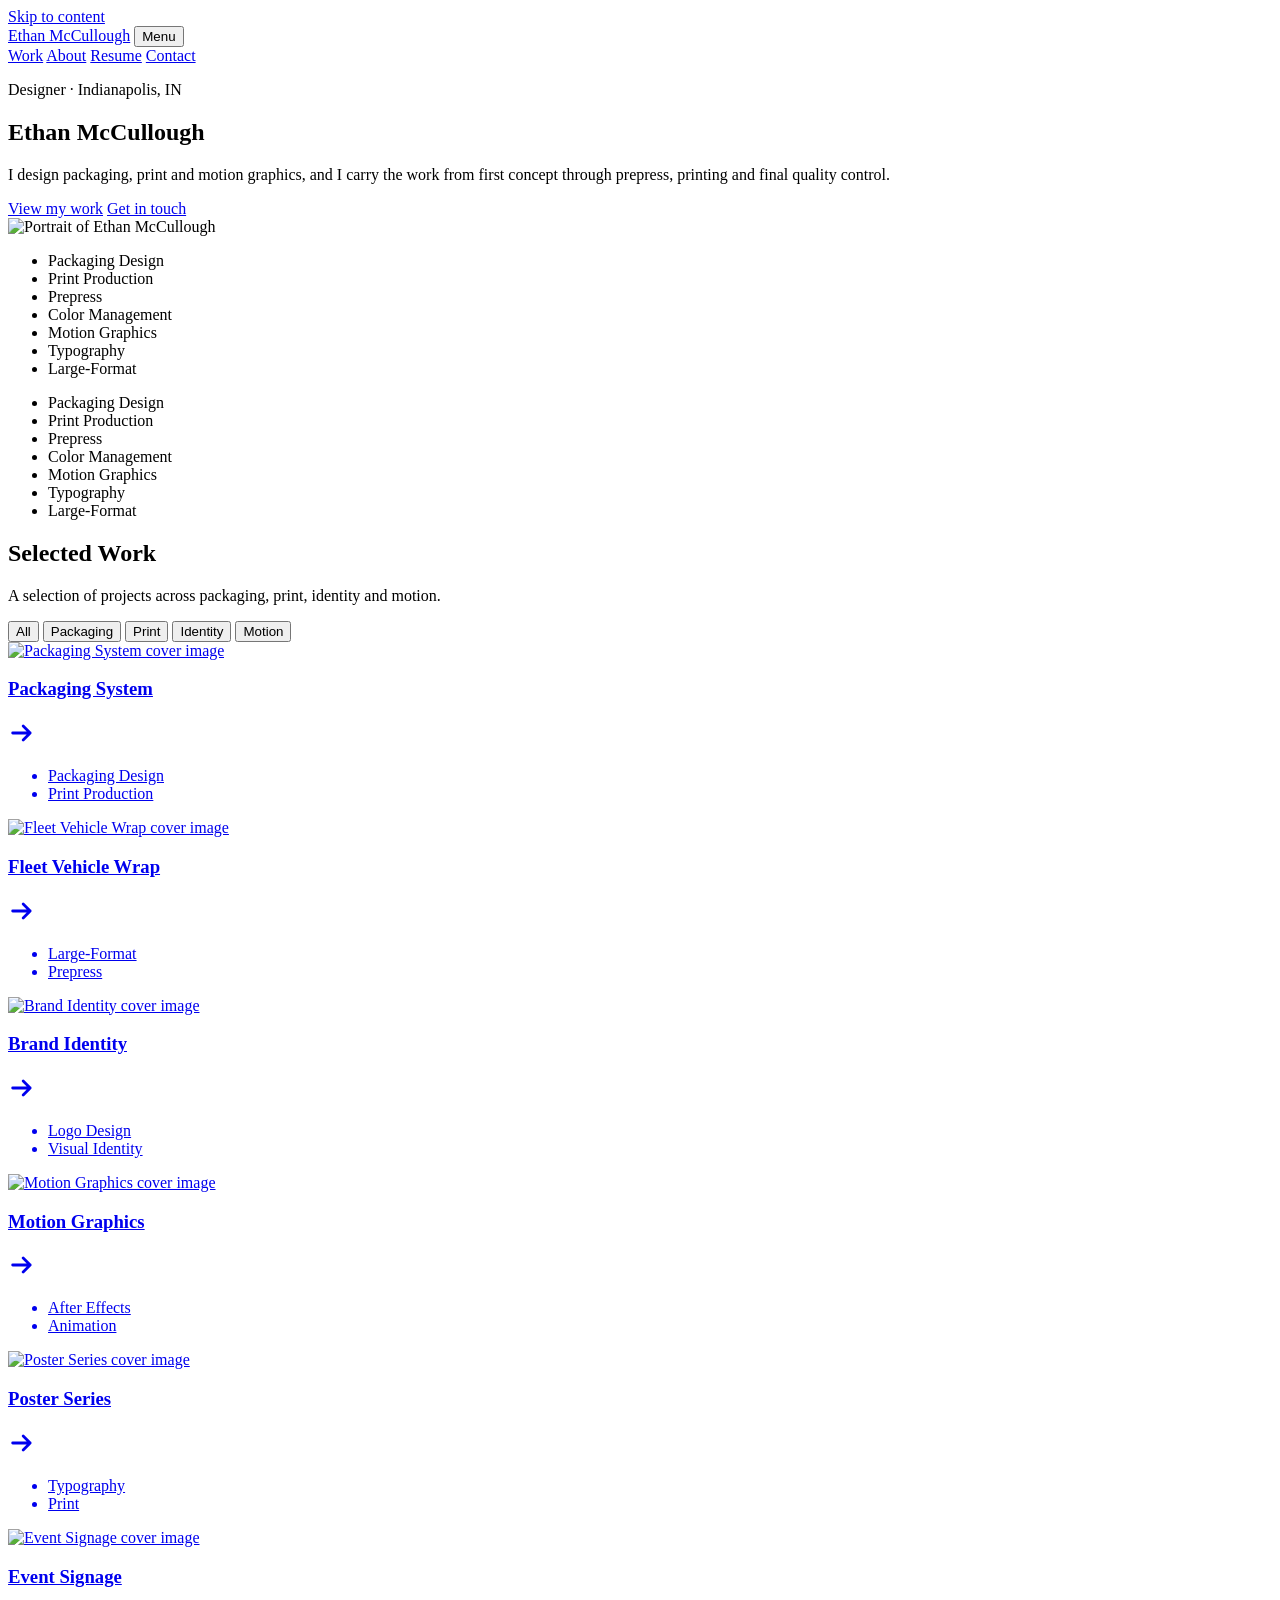
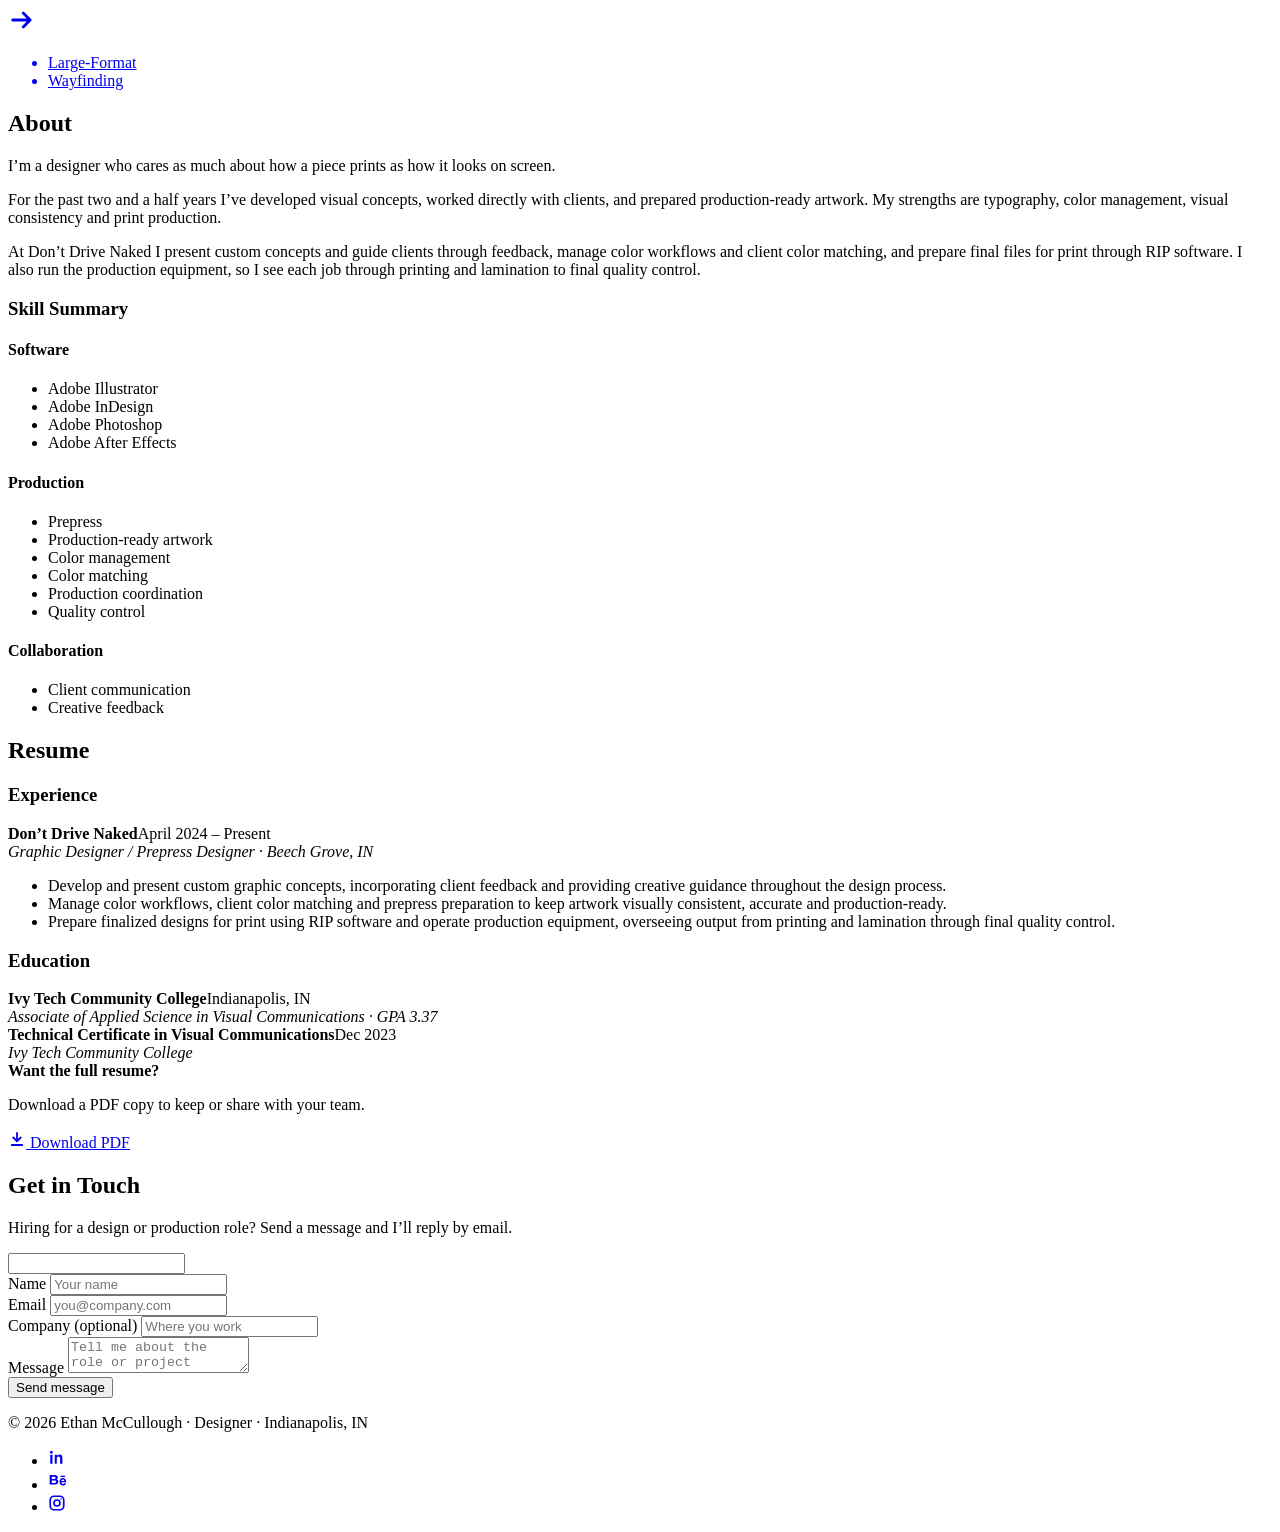
==== index.html @ dbc976e6 "Add files via upload" ====
<!doctype html>
<html lang="en">
<head>
  <meta charset="utf-8">
  <meta name="viewport" content="width=device-width, initial-scale=1, viewport-fit=cover">
  <title>Ethan McCullough · Designer</title>
  <meta name="description" content="Ethan McCullough is a designer in Indianapolis working across packaging, print production, prepress and motion graphics.">
  <meta property="og:title" content="Ethan McCullough · Designer">
  <meta property="og:description" content="Ethan McCullough is a designer in Indianapolis working across packaging, print production, prepress and motion graphics.">
  <meta property="og:type" content="website">
  <meta property="og:image" content="assets/img/og-image.jpg">
  <meta name="theme-color" content="#13293d">
  <link rel="icon" href="favicon.svg" type="image/svg+xml">
  <link rel="preconnect" href="https://fonts.googleapis.com">
  <link rel="preconnect" href="https://fonts.gstatic.com" crossorigin>
  <link rel="stylesheet" href="https://fonts.googleapis.com/css2?family=Bricolage+Grotesque:opsz,wght@12..96,300;12..96,400;12..96,700;12..96,800&display=swap">
  <link rel="stylesheet" href="assets/css/style.css">
</head>
<body>
<a class="skip" href="#main">Skip to content</a>
<!-- ===== [TOPBAR] ===== -->
<header class="site-header" data-nickname="Topbar">
  <div class="wrap">
    <a class="wordmark" href="index.html">Ethan McCullough</a>
    <button class="menu-btn" type="button" aria-expanded="false" aria-controls="site-nav">Menu</button>
    <nav class="nav" id="site-nav" aria-label="Main">
      <a href="#work">Work</a>
      <a href="#about">About</a>
      <a href="#resume">Resume</a>
      <a class="nav-cta" href="#contact">Contact</a>
    </nav>
  </div>
</header>

<main id="main">

  <!-- ===== [HERO] ===== -->
  <section class="hero">
    <div class="wrap hero-inner" data-nickname="Hero">
      <div class="hero-copy">
        <p class="hero-eyebrow"><span class="dot" aria-hidden="true"></span>Designer · Indianapolis, IN</p>
        <h1><span>Ethan</span> <span>McCullough</span></h1>
        <p class="hero-lede">I design packaging, print and motion graphics, and I carry the work from first concept through prepress, printing and final quality control.</p>
        <div class="hero-actions">
          <a class="btn on-dark" href="#work">View my work</a>
          <a class="btn ghost-light" href="#contact">Get in touch</a>
        </div>
      </div>
      <div class="hero-visual" aria-hidden="false">
        <img class="hero-portrait" src="assets/img/ethan-mccullough-cutout.webp" alt="Portrait of Ethan McCullough" width="1450" height="1200">
      </div>
    </div>
    <!-- ===== [TICKER] ===== -->
    <div class="ticker" aria-label="Disciplines" data-nickname="Ticker">
      <div class="ticker-track">
        <ul><li>Packaging Design</li><li>Print Production</li><li>Prepress</li><li>Color Management</li><li>Motion Graphics</li><li>Typography</li><li>Large-Format</li></ul>
        <ul aria-hidden="true"><li>Packaging Design</li><li>Print Production</li><li>Prepress</li><li>Color Management</li><li>Motion Graphics</li><li>Typography</li><li>Large-Format</li></ul>
      </div>
    </div>
  </section>

  <!-- ===== [WORK GRID] ===== (the filter buttons are the [FILTERS]) -->
  <section class="section" id="work" data-nickname="Work Grid">
    <div class="wrap">
      <div class="section-head">
        <h2>Selected Work</h2>
        <p>A selection of projects across packaging, print, identity and motion.</p>
      </div>
      <div class="filters" data-nickname="Filters" role="group" aria-label="Filter projects">
        <button class="filter" type="button" data-filter="all" aria-pressed="true">All</button>
        <button class="filter" type="button" data-filter="packaging" aria-pressed="false">Packaging</button>
        <button class="filter" type="button" data-filter="print" aria-pressed="false">Print</button>
        <button class="filter" type="button" data-filter="identity" aria-pressed="false">Identity</button>
        <button class="filter" type="button" data-filter="motion" aria-pressed="false">Motion</button>
      </div>
      <div class="work-grid">
        <a class="card" href="work/packaging-system.html" data-cats="packaging print">
          <div class="card-media" data-frame><img src="assets/img/work/packaging-system/cover.jpg" alt="Packaging System cover image" width="1600" height="1200" loading="lazy"></div>
          <div class="card-body"><h3>Packaging System</h3><span class="arrow"><svg width="28" height="28" viewBox="0 0 24 24" fill="none" stroke="currentColor" stroke-width="2.4" stroke-linecap="round" stroke-linejoin="round" aria-hidden="true"><path d="M4 12h15M13 6l6 6-6 6"/></svg></span></div>
          <ul class="tags"><li>Packaging Design</li><li>Print Production</li></ul>
        </a>
        <a class="card" href="work/vehicle-wrap.html" data-cats="print">
          <div class="card-media" data-frame><img src="assets/img/work/vehicle-wrap/cover.jpg" alt="Fleet Vehicle Wrap cover image" width="1600" height="1200" loading="lazy"></div>
          <div class="card-body"><h3>Fleet Vehicle Wrap</h3><span class="arrow"><svg width="28" height="28" viewBox="0 0 24 24" fill="none" stroke="currentColor" stroke-width="2.4" stroke-linecap="round" stroke-linejoin="round" aria-hidden="true"><path d="M4 12h15M13 6l6 6-6 6"/></svg></span></div>
          <ul class="tags"><li>Large-Format</li><li>Prepress</li></ul>
        </a>
        <a class="card" href="work/brand-identity.html" data-cats="identity">
          <div class="card-media" data-frame><img src="assets/img/work/brand-identity/cover.jpg" alt="Brand Identity cover image" width="1600" height="1200" loading="lazy"></div>
          <div class="card-body"><h3>Brand Identity</h3><span class="arrow"><svg width="28" height="28" viewBox="0 0 24 24" fill="none" stroke="currentColor" stroke-width="2.4" stroke-linecap="round" stroke-linejoin="round" aria-hidden="true"><path d="M4 12h15M13 6l6 6-6 6"/></svg></span></div>
          <ul class="tags"><li>Logo Design</li><li>Visual Identity</li></ul>
        </a>
        <a class="card" href="work/motion-graphics.html" data-cats="motion">
          <div class="card-media" data-frame><img src="assets/img/work/motion-graphics/cover.jpg" alt="Motion Graphics cover image" width="1600" height="1200" loading="lazy"></div>
          <div class="card-body"><h3>Motion Graphics</h3><span class="arrow"><svg width="28" height="28" viewBox="0 0 24 24" fill="none" stroke="currentColor" stroke-width="2.4" stroke-linecap="round" stroke-linejoin="round" aria-hidden="true"><path d="M4 12h15M13 6l6 6-6 6"/></svg></span></div>
          <ul class="tags"><li>After Effects</li><li>Animation</li></ul>
        </a>
        <a class="card" href="work/poster-series.html" data-cats="print identity">
          <div class="card-media" data-frame><img src="assets/img/work/poster-series/cover.jpg" alt="Poster Series cover image" width="1600" height="1200" loading="lazy"></div>
          <div class="card-body"><h3>Poster Series</h3><span class="arrow"><svg width="28" height="28" viewBox="0 0 24 24" fill="none" stroke="currentColor" stroke-width="2.4" stroke-linecap="round" stroke-linejoin="round" aria-hidden="true"><path d="M4 12h15M13 6l6 6-6 6"/></svg></span></div>
          <ul class="tags"><li>Typography</li><li>Print</li></ul>
        </a>
        <a class="card" href="work/event-signage.html" data-cats="print">
          <div class="card-media" data-frame><img src="assets/img/work/event-signage/cover.jpg" alt="Event Signage cover image" width="1600" height="1200" loading="lazy"></div>
          <div class="card-body"><h3>Event Signage</h3><span class="arrow"><svg width="28" height="28" viewBox="0 0 24 24" fill="none" stroke="currentColor" stroke-width="2.4" stroke-linecap="round" stroke-linejoin="round" aria-hidden="true"><path d="M4 12h15M13 6l6 6-6 6"/></svg></span></div>
          <ul class="tags"><li>Large-Format</li><li>Wayfinding</li></ul>
        </a>
      </div>
    </div>
  </section>

  <!-- ===== [ABOUT] ===== (the shaded box is the [SKILL BOX]) -->
  <section class="section" id="about" data-nickname="About">
    <div class="wrap">
      <div class="section-head"><h2>About</h2></div>
      <div class="about-grid">
        <div class="about-copy">
          <p class="big">I’m a designer who cares as much about how a piece prints as how it looks on screen.</p>
          <p>For the past two and a half years I’ve developed visual concepts, worked directly with clients, and prepared production-ready artwork. My strengths are typography, color management, visual consistency and print production.</p>
          <p>At Don’t Drive Naked I present custom concepts and guide clients through feedback, manage color workflows and client color matching, and prepare final files for print through RIP software. I also run the production equipment, so I see each job through printing and lamination to final quality control.</p>
        </div>
        <div class="skills" data-nickname="Skill Box">
          <h3>Skill Summary</h3>
          <div class="skill-groups">
            <div class="skill-group">
              <h4>Software</h4>
              <ul class="dots"><li>Adobe Illustrator</li><li>Adobe InDesign</li><li>Adobe Photoshop</li><li>Adobe After Effects</li></ul>
            </div>
            <div class="skill-group">
              <h4>Production</h4>
              <ul class="dots"><li>Prepress</li><li>Production-ready artwork</li><li>Color management</li><li>Color matching</li><li>Production coordination</li><li>Quality control</li></ul>
            </div>
            <div class="skill-group">
              <h4>Collaboration</h4>
              <ul class="dots"><li>Client communication</li><li>Creative feedback</li></ul>
            </div>
          </div>
        </div>
      </div>
    </div>
  </section>

  <!-- ===== [RESUME] ===== (the download strip is the [RESUME DOWNLOAD]) -->
  <section class="section" id="resume" data-nickname="Resume">
    <div class="wrap">
      <div class="section-head"><h2>Resume</h2></div>
      <div class="resume-grid">
        <div class="resume-col">
          <h3>Experience</h3>
          <div class="entry">
            <div class="entry-top"><strong>Don’t Drive Naked</strong><span>April 2024 – Present</span></div>
            <em>Graphic Designer / Prepress Designer · Beech Grove, IN</em>
            <ul>
              <li>Develop and present custom graphic concepts, incorporating client feedback and providing creative guidance throughout the design process.</li>
              <li>Manage color workflows, client color matching and prepress preparation to keep artwork visually consistent, accurate and production-ready.</li>
              <li>Prepare finalized designs for print using RIP software and operate production equipment, overseeing output from printing and lamination through final quality control.</li>
            </ul>
          </div>
        </div>
        <div class="resume-col">
          <h3>Education</h3>
          <div class="entry">
            <div class="entry-top"><strong>Ivy Tech Community College</strong><span>Indianapolis, IN</span></div>
            <em>Associate of Applied Science in Visual Communications · GPA 3.37</em>
          </div>
          <div class="entry">
            <div class="entry-top"><strong>Technical Certificate in Visual Communications</strong><span>Dec 2023</span></div>
            <em>Ivy Tech Community College</em>
          </div>
        </div>
      </div>
      <div class="resume-cta" data-nickname="Resume Download">
        <div><strong>Want the full resume?</strong><p>Download a PDF copy to keep or share with your team.</p></div>
        <a class="btn" href="assets/EthanMcCullough_Resume.pdf" target="_blank" rel="noopener"><svg width="18" height="18" viewBox="0 0 24 24" fill="none" stroke="currentColor" stroke-width="2.4" stroke-linecap="round" stroke-linejoin="round" aria-hidden="true"><path d="M12 4v11M7 10l5 5 5-5M5 20h14"/></svg> Download PDF</a>
      </div>
    </div>
  </section>

  <!-- ===== [CONTACT] ===== -->
  <section class="section contact" id="contact" data-nickname="Contact">
    <div class="wrap">
      <div class="section-head">
        <h2>Get in Touch</h2>
        <p>Hiring for a design or production role? Send a message and I’ll reply by email.</p>
      </div>
      <!-- Messages are delivered to your inbox by FormSubmit (formsubmit.co). See README. -->
      <form class="contact-form" id="contact-form" data-endpoint="https://formsubmit.co/ajax/ethanmccullough01@gmail.com" novalidate>
        <input type="hidden" name="_subject" value="New message from your portfolio site">
        <input type="hidden" name="_template" value="table">
        <input class="honey" type="text" name="_honey" id="f-honey" tabindex="-1" autocomplete="off" aria-hidden="true">
        <div class="field">
          <label for="f-name">Name</label>
          <input id="f-name" name="name" type="text" autocomplete="name" placeholder="Your name" required>
        </div>
        <div class="field">
          <label for="f-email">Email</label>
          <input id="f-email" name="email" type="email" autocomplete="email" placeholder="you@company.com" required>
        </div>
        <div class="field full">
          <label for="f-company">Company <span style="font-weight:400;text-transform:none;letter-spacing:0">(optional)</span></label>
          <input id="f-company" name="company" type="text" autocomplete="organization" placeholder="Where you work">
        </div>
        <div class="field full">
          <label for="f-message">Message</label>
          <textarea id="f-message" name="message" placeholder="Tell me about the role or project" required></textarea>
        </div>
        <div class="form-foot">
          <button class="btn on-dark" type="submit">Send message</button>
          <p class="form-status" id="form-status" role="status" aria-live="polite"></p>
        </div>
      </form>
    </div>
  </section>

</main>
<!-- ===== [FOOTER] ===== -->
<footer class="site-footer" data-nickname="Footer">
  <div class="wrap">
    <p>© <span data-year>2026</span> Ethan McCullough · Designer · Indianapolis, IN</p>
    <ul class="socials">
      <li><a href="#" aria-label="LinkedIn" target="_blank" rel="noopener"><svg width="18" height="18" viewBox="0 0 24 24" fill="currentColor" aria-hidden="true"><path d="M4.5 3.5a2 2 0 1 1 0 4 2 2 0 0 1 0-4ZM3 9h3v12H3V9Zm6 0h2.9v1.7h.1c.4-.8 1.4-1.9 3.2-1.9 3.4 0 4 2.2 4 5.1V21h-3v-6.2c0-1.5 0-3.4-2.1-3.4s-2.4 1.6-2.4 3.3V21H9V9Z"/></svg></a></li>
      <li><a href="#" aria-label="Behance" target="_blank" rel="noopener"><svg width="20" height="20" viewBox="0 0 24 24" fill="currentColor" aria-hidden="true"><path d="M2 6h6.2c2.2 0 3.6 1.1 3.6 2.9 0 1.2-.6 2-1.6 2.4 1.4.4 2.1 1.4 2.1 2.8 0 2.2-1.7 3.4-4.1 3.4H2V6Zm2.6 2.1v2.6h3.1c.9 0 1.4-.5 1.4-1.3s-.5-1.3-1.4-1.3H4.6Zm0 4.6v3h3.4c1 0 1.6-.6 1.6-1.5s-.6-1.5-1.6-1.5H4.6ZM15 7h5.5v1.4H15V7Zm2.8 2.7c2.6 0 4 1.8 4 4.5v.6h-5.8c.1 1.3.9 2 2 2 .8 0 1.4-.4 1.6-1h2.1c-.4 1.8-1.9 2.9-3.8 2.9-2.5 0-4.1-1.7-4.1-4.5s1.6-4.5 4-4.5Zm1.8 3.6c-.1-1.1-.8-1.8-1.8-1.8s-1.7.7-1.8 1.8h3.6Z"/></svg></a></li>
      <li><a href="#" aria-label="Instagram" target="_blank" rel="noopener"><svg width="18" height="18" viewBox="0 0 24 24" fill="none" stroke="currentColor" stroke-width="2.2" aria-hidden="true"><rect x="3" y="3" width="18" height="18" rx="5"/><circle cx="12" cy="12" r="4"/><circle cx="17.4" cy="6.6" r="1" fill="currentColor" stroke="none"/></svg></a></li>
    </ul>
  </div>
</footer>
<script src="assets/js/main.js"></script>
<script src="assets/js/admin.js"></script>
</body>
</html>
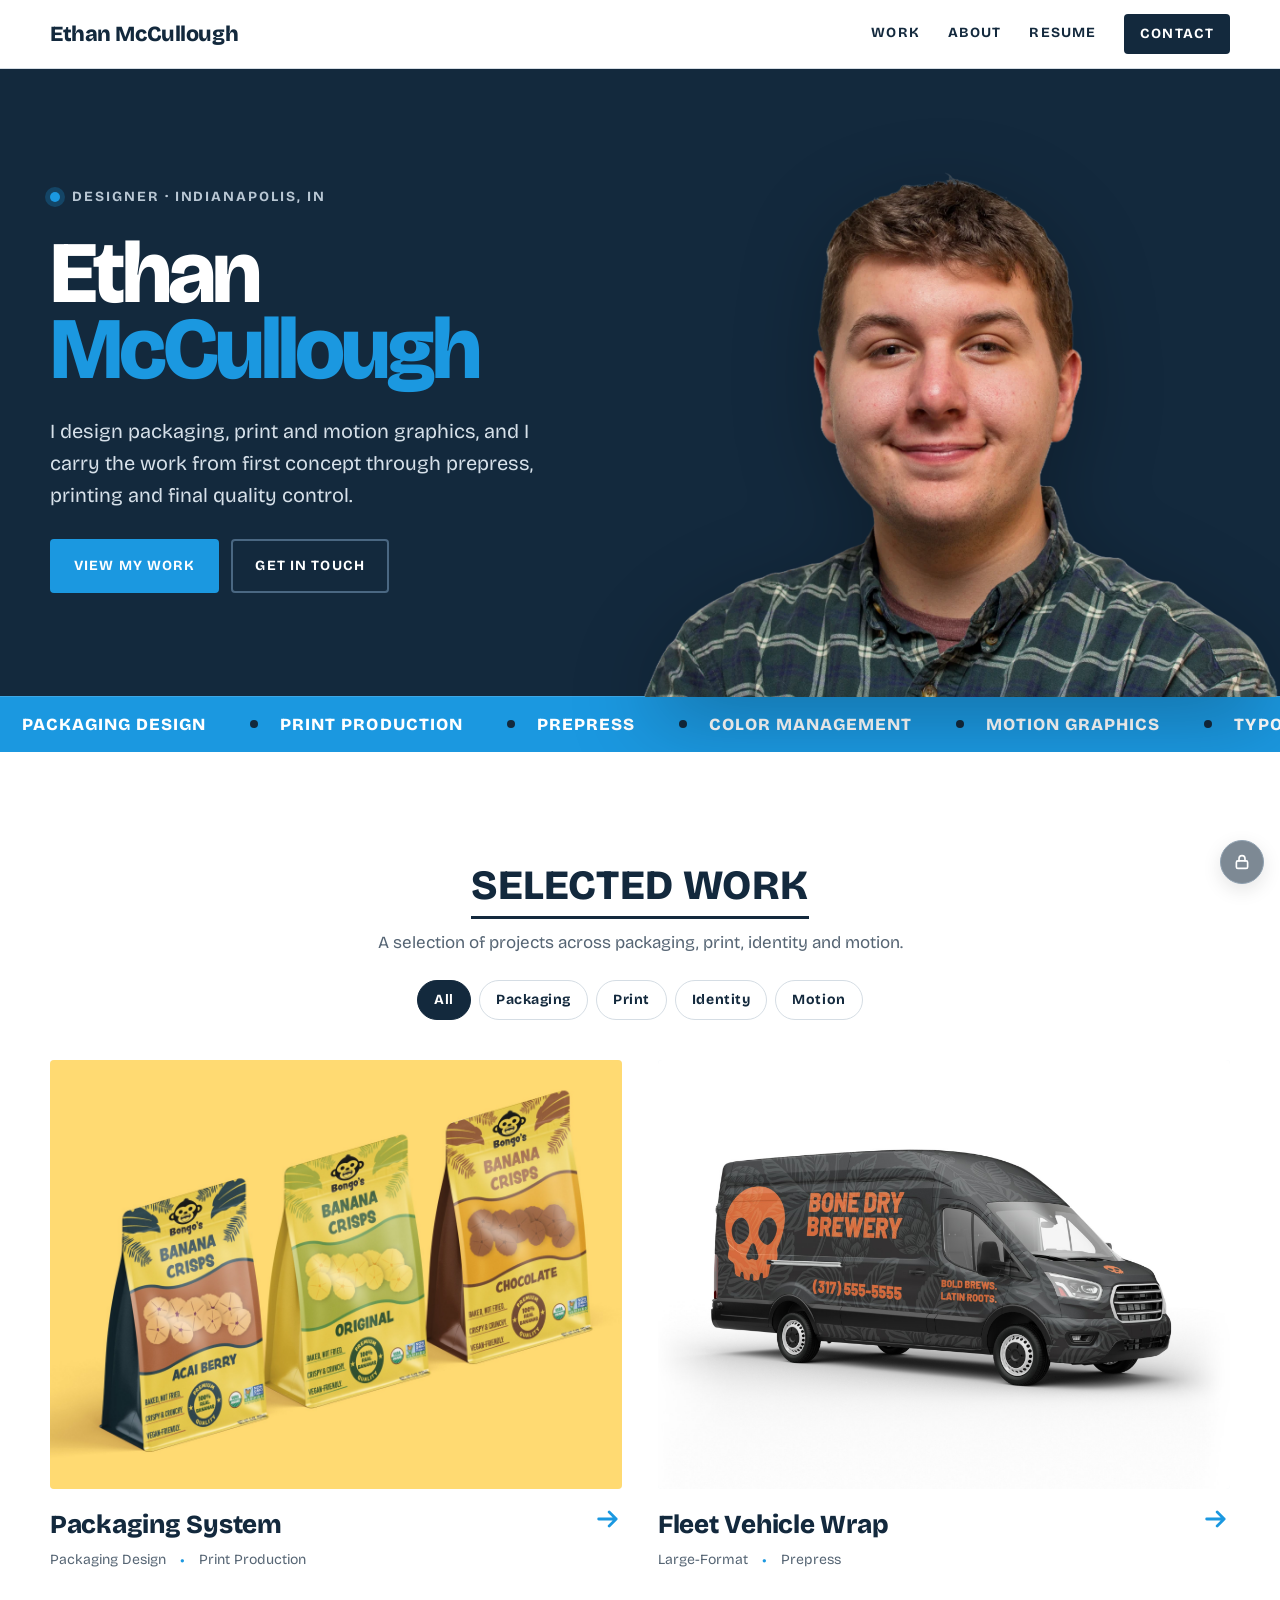
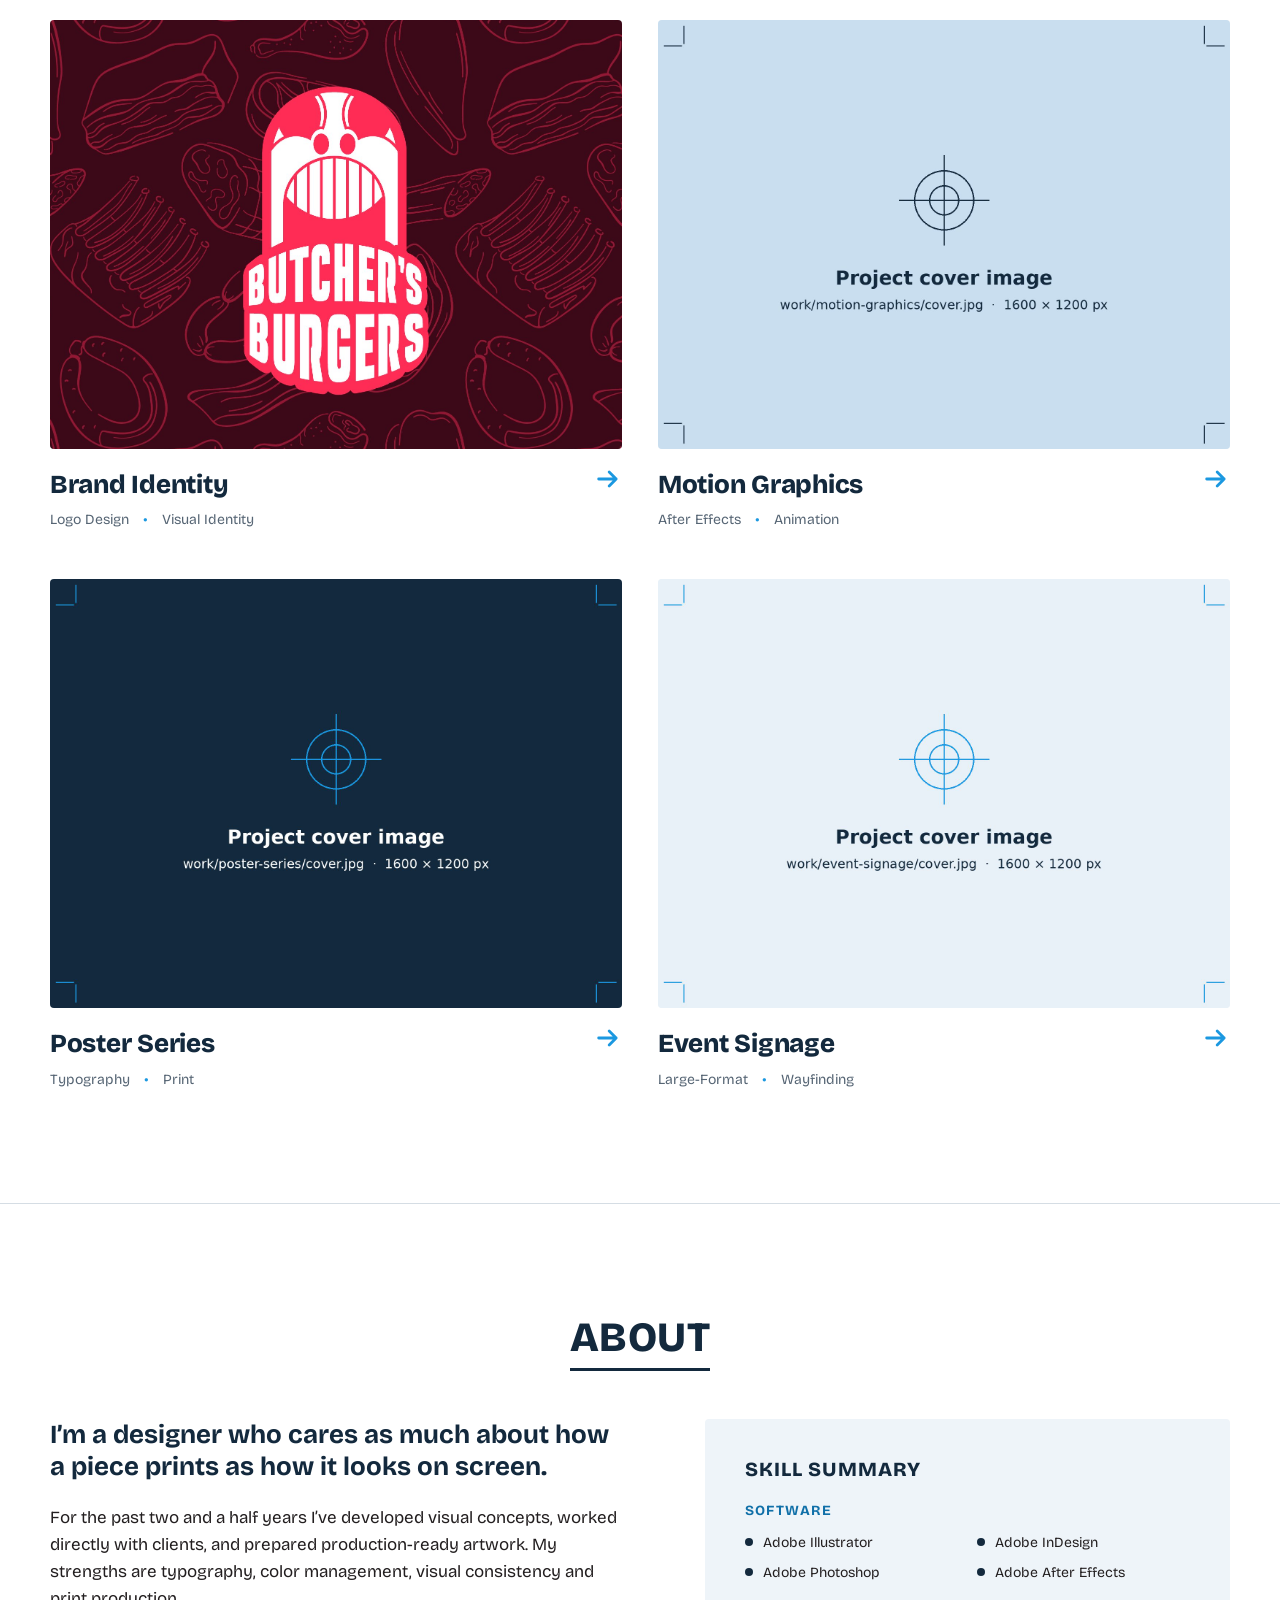
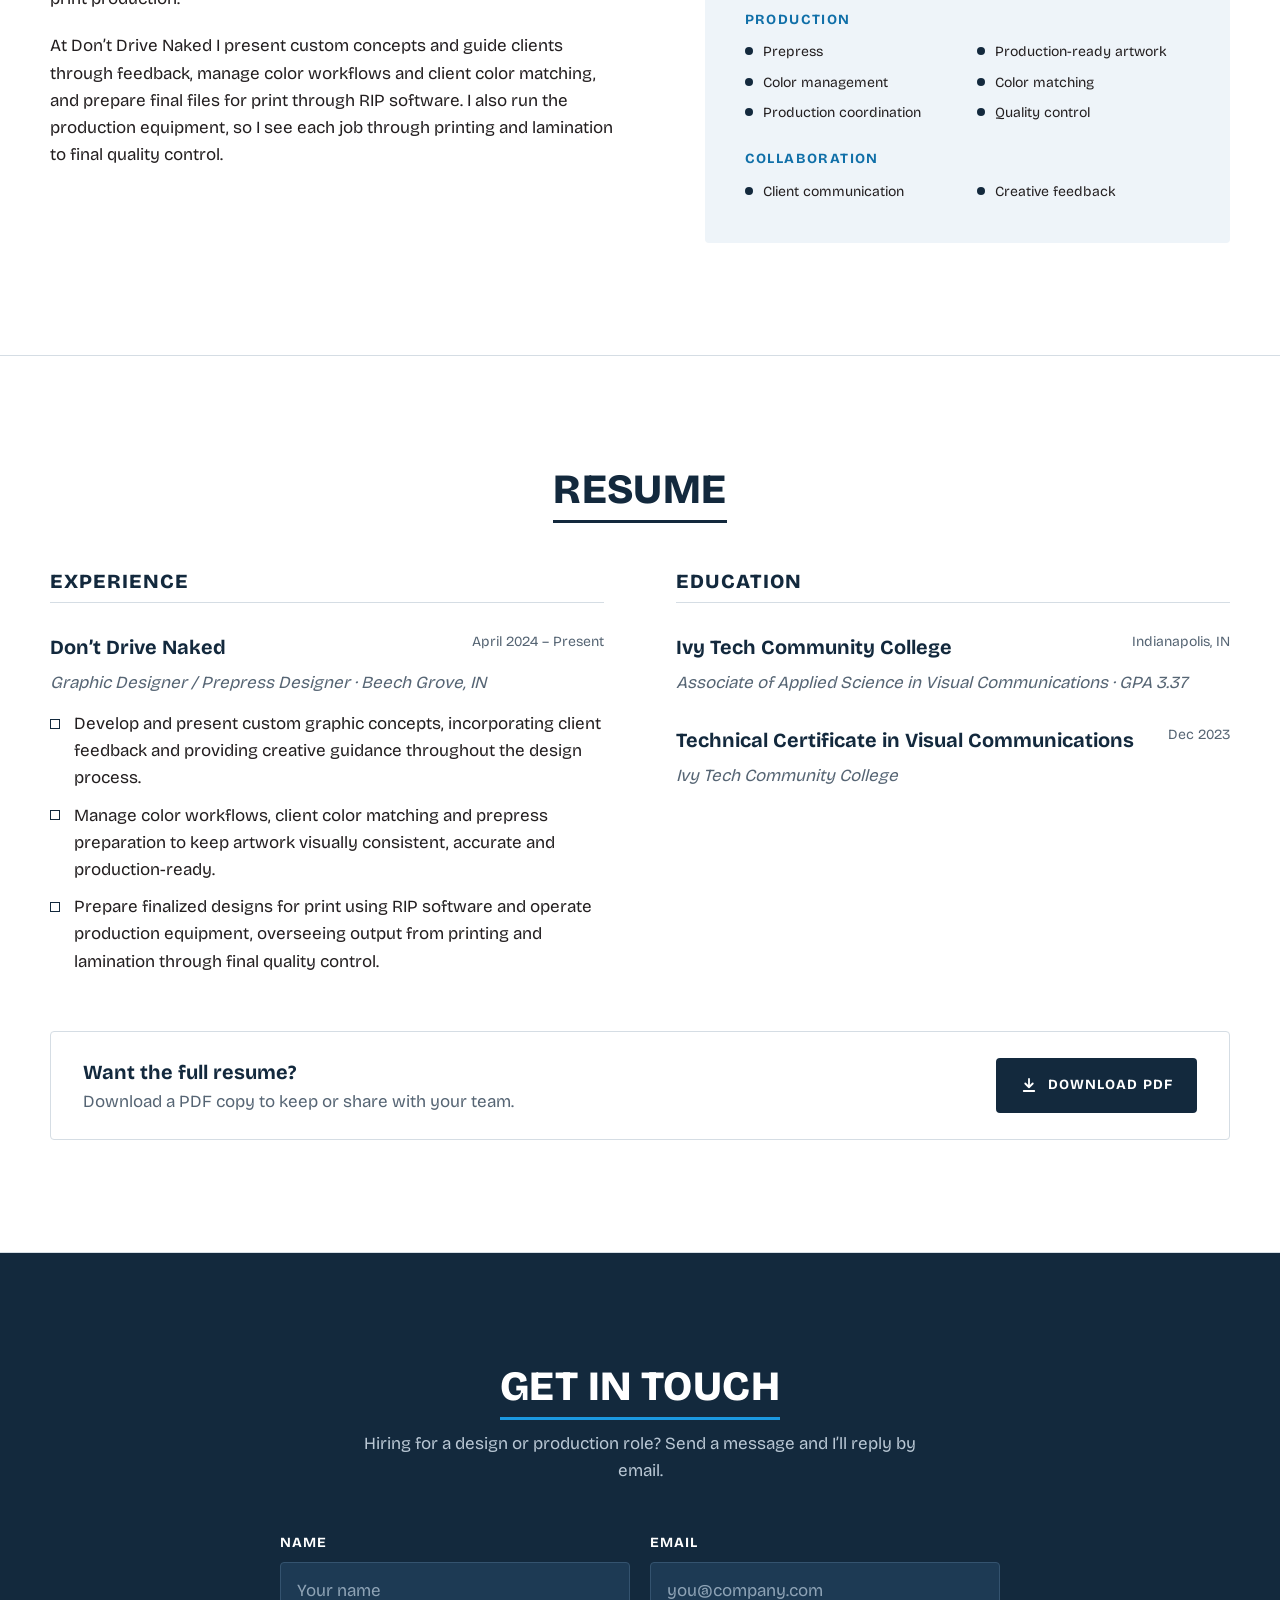
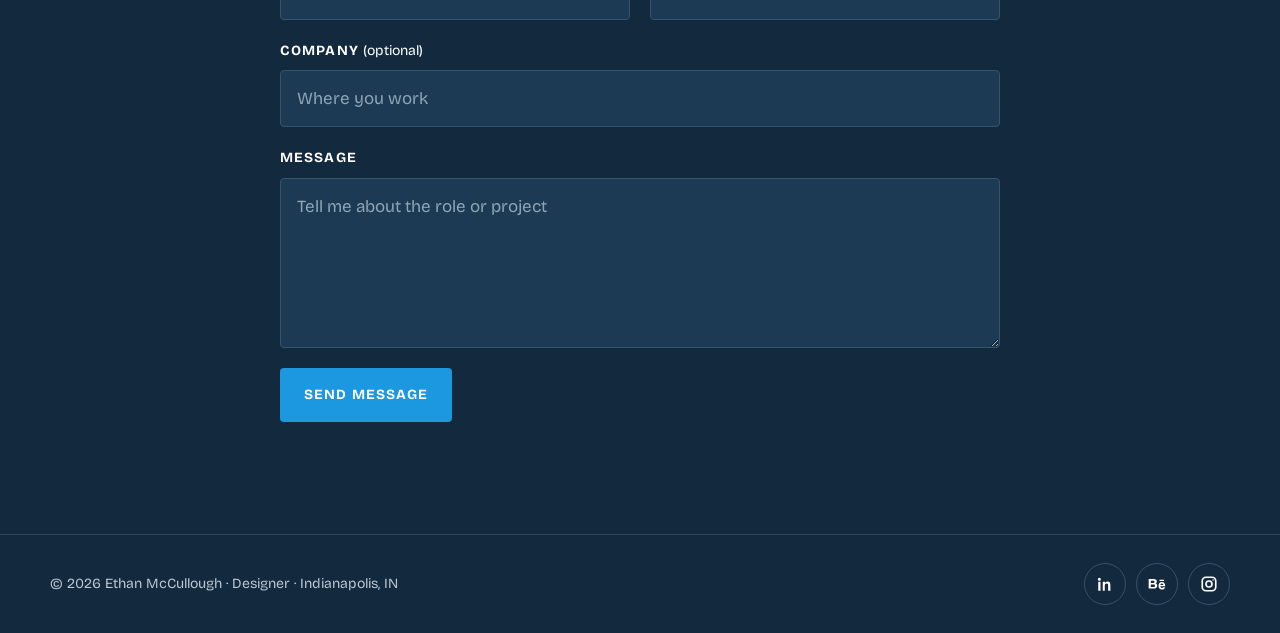
==== commit 2368b7a4: "Add files via upload" ====
--- a/index.html
+++ b/index.html
@@ -75,33 +75,33 @@
       </div>
       <div class="work-grid">
         <a class="card" href="work/packaging-system.html" data-cats="packaging print">
-          <div class="card-media" data-frame><img src="assets/img/work/packaging-system/cover.jpg" alt="Packaging System cover image" width="1600" height="1200" loading="lazy"></div>
-          <div class="card-body"><h3>Packaging System</h3><span class="arrow"><svg width="28" height="28" viewBox="0 0 24 24" fill="none" stroke="currentColor" stroke-width="2.4" stroke-linecap="round" stroke-linejoin="round" aria-hidden="true"><path d="M4 12h15M13 6l6 6-6 6"/></svg></span></div>
+          <div class="card-media" data-frame style="view-transition-name:cover-packaging-system"><img src="assets/img/work/packaging-system/cover.jpg" alt="Packaging System cover image" width="1600" height="1200" loading="lazy"></div>
+          <div class="card-body"><h3 style="view-transition-name:title-packaging-system">Packaging System</h3><span class="arrow"><svg width="28" height="28" viewBox="0 0 24 24" fill="none" stroke="currentColor" stroke-width="2.4" stroke-linecap="round" stroke-linejoin="round" aria-hidden="true"><path d="M4 12h15M13 6l6 6-6 6"/></svg></span></div>
           <ul class="tags"><li>Packaging Design</li><li>Print Production</li></ul>
         </a>
         <a class="card" href="work/vehicle-wrap.html" data-cats="print">
-          <div class="card-media" data-frame><img src="assets/img/work/vehicle-wrap/cover.jpg" alt="Fleet Vehicle Wrap cover image" width="1600" height="1200" loading="lazy"></div>
-          <div class="card-body"><h3>Fleet Vehicle Wrap</h3><span class="arrow"><svg width="28" height="28" viewBox="0 0 24 24" fill="none" stroke="currentColor" stroke-width="2.4" stroke-linecap="round" stroke-linejoin="round" aria-hidden="true"><path d="M4 12h15M13 6l6 6-6 6"/></svg></span></div>
+          <div class="card-media" data-frame style="view-transition-name:cover-vehicle-wrap"><img src="assets/img/work/vehicle-wrap/cover.jpg" alt="Fleet Vehicle Wrap cover image" width="1600" height="1200" loading="lazy"></div>
+          <div class="card-body"><h3 style="view-transition-name:title-vehicle-wrap">Fleet Vehicle Wrap</h3><span class="arrow"><svg width="28" height="28" viewBox="0 0 24 24" fill="none" stroke="currentColor" stroke-width="2.4" stroke-linecap="round" stroke-linejoin="round" aria-hidden="true"><path d="M4 12h15M13 6l6 6-6 6"/></svg></span></div>
           <ul class="tags"><li>Large-Format</li><li>Prepress</li></ul>
         </a>
         <a class="card" href="work/brand-identity.html" data-cats="identity">
-          <div class="card-media" data-frame><img src="assets/img/work/brand-identity/cover.jpg" alt="Brand Identity cover image" width="1600" height="1200" loading="lazy"></div>
-          <div class="card-body"><h3>Brand Identity</h3><span class="arrow"><svg width="28" height="28" viewBox="0 0 24 24" fill="none" stroke="currentColor" stroke-width="2.4" stroke-linecap="round" stroke-linejoin="round" aria-hidden="true"><path d="M4 12h15M13 6l6 6-6 6"/></svg></span></div>
+          <div class="card-media" data-frame style="view-transition-name:cover-brand-identity"><img src="assets/img/work/brand-identity/cover.jpg" alt="Brand Identity cover image" width="1600" height="1200" loading="lazy"></div>
+          <div class="card-body"><h3 style="view-transition-name:title-brand-identity">Brand Identity</h3><span class="arrow"><svg width="28" height="28" viewBox="0 0 24 24" fill="none" stroke="currentColor" stroke-width="2.4" stroke-linecap="round" stroke-linejoin="round" aria-hidden="true"><path d="M4 12h15M13 6l6 6-6 6"/></svg></span></div>
           <ul class="tags"><li>Logo Design</li><li>Visual Identity</li></ul>
         </a>
         <a class="card" href="work/motion-graphics.html" data-cats="motion">
-          <div class="card-media" data-frame><img src="assets/img/work/motion-graphics/cover.jpg" alt="Motion Graphics cover image" width="1600" height="1200" loading="lazy"></div>
-          <div class="card-body"><h3>Motion Graphics</h3><span class="arrow"><svg width="28" height="28" viewBox="0 0 24 24" fill="none" stroke="currentColor" stroke-width="2.4" stroke-linecap="round" stroke-linejoin="round" aria-hidden="true"><path d="M4 12h15M13 6l6 6-6 6"/></svg></span></div>
+          <div class="card-media" data-frame style="view-transition-name:cover-motion-graphics"><img src="assets/img/work/motion-graphics/cover.jpg" alt="Motion Graphics cover image" width="1600" height="1200" loading="lazy"></div>
+          <div class="card-body"><h3 style="view-transition-name:title-motion-graphics">Motion Graphics</h3><span class="arrow"><svg width="28" height="28" viewBox="0 0 24 24" fill="none" stroke="currentColor" stroke-width="2.4" stroke-linecap="round" stroke-linejoin="round" aria-hidden="true"><path d="M4 12h15M13 6l6 6-6 6"/></svg></span></div>
           <ul class="tags"><li>After Effects</li><li>Animation</li></ul>
         </a>
         <a class="card" href="work/poster-series.html" data-cats="print identity">
-          <div class="card-media" data-frame><img src="assets/img/work/poster-series/cover.jpg" alt="Poster Series cover image" width="1600" height="1200" loading="lazy"></div>
-          <div class="card-body"><h3>Poster Series</h3><span class="arrow"><svg width="28" height="28" viewBox="0 0 24 24" fill="none" stroke="currentColor" stroke-width="2.4" stroke-linecap="round" stroke-linejoin="round" aria-hidden="true"><path d="M4 12h15M13 6l6 6-6 6"/></svg></span></div>
+          <div class="card-media" data-frame style="view-transition-name:cover-poster-series"><img src="assets/img/work/poster-series/cover.jpg" alt="Poster Series cover image" width="1600" height="1200" loading="lazy"></div>
+          <div class="card-body"><h3 style="view-transition-name:title-poster-series">Poster Series</h3><span class="arrow"><svg width="28" height="28" viewBox="0 0 24 24" fill="none" stroke="currentColor" stroke-width="2.4" stroke-linecap="round" stroke-linejoin="round" aria-hidden="true"><path d="M4 12h15M13 6l6 6-6 6"/></svg></span></div>
           <ul class="tags"><li>Typography</li><li>Print</li></ul>
         </a>
         <a class="card" href="work/event-signage.html" data-cats="print">
-          <div class="card-media" data-frame><img src="assets/img/work/event-signage/cover.jpg" alt="Event Signage cover image" width="1600" height="1200" loading="lazy"></div>
-          <div class="card-body"><h3>Event Signage</h3><span class="arrow"><svg width="28" height="28" viewBox="0 0 24 24" fill="none" stroke="currentColor" stroke-width="2.4" stroke-linecap="round" stroke-linejoin="round" aria-hidden="true"><path d="M4 12h15M13 6l6 6-6 6"/></svg></span></div>
+          <div class="card-media" data-frame style="view-transition-name:cover-event-signage"><img src="assets/img/work/event-signage/cover.jpg" alt="Event Signage cover image" width="1600" height="1200" loading="lazy"></div>
+          <div class="card-body"><h3 style="view-transition-name:title-event-signage">Event Signage</h3><span class="arrow"><svg width="28" height="28" viewBox="0 0 24 24" fill="none" stroke="currentColor" stroke-width="2.4" stroke-linecap="round" stroke-linejoin="round" aria-hidden="true"><path d="M4 12h15M13 6l6 6-6 6"/></svg></span></div>
           <ul class="tags"><li>Large-Format</li><li>Wayfinding</li></ul>
         </a>
       </div>
--- a/assets/css/style.css
+++ b/assets/css/style.css
@@ -0,0 +1,394 @@
+/* ==========================================================================
+   Ethan McCullough — portfolio
+   Layout: resume-style navy sidebar band + white sheet; heavy grotesk display,
+   centered underlined section heads and a blue label bar, all lifted from the resume.
+   ========================================================================== */
+
+:root {
+  /* Color — sampled from the resume PDF */
+  --navy: #13293d;      /* sidebar / primary ink */
+  --navy-2: #1d3a54;    /* raised navy surface */
+  --blue: #1b98e0;      /* accent bar, rings, rules */
+  --blue-ink: #0f6fa8;  /* accent used as text on white (AA contrast) */
+  --ink: #231f20;       /* body text */
+  --muted: #566574;     /* secondary text */
+  --line: #d5dde4;      /* hairlines */
+  --paper: #ffffff;
+  --mist: #eef4f9;      /* tinted panel */
+
+  /* Type — Degular is the resume face. If you add an Adobe Fonts web project
+     with Degular, the site picks it up automatically; otherwise it falls back
+     to Bricolage Grotesque from Google Fonts. */
+  --font: "degular", "Bricolage Grotesque", "Helvetica Neue", Arial, sans-serif;
+
+  --step--1: 0.875rem;
+  --step-0: 1.0625rem;
+  --step-1: 1.25rem;
+  --step-2: 1.625rem;
+  --step-3: clamp(1.9rem, 1.4rem + 2vw, 2.6rem);
+  --step-4: clamp(2.6rem, 1.6rem + 4.6vw, 5.4rem);
+
+  --gutter-l: max(16px, env(safe-area-inset-left, 0px));
+  --gutter-r: max(16px, env(safe-area-inset-right, 0px));
+  --wrap: 1180px;
+  --radius: 4px;
+}
+
+*, *::before, *::after { box-sizing: border-box; }
+html { scroll-behavior: smooth; -webkit-text-size-adjust: 100%; }
+@media (prefers-reduced-motion: reduce) {
+  html { scroll-behavior: auto; }
+  *, *::before, *::after { transition: none !important; animation: none !important; }
+}
+body {
+  margin: 0;
+  background: var(--paper);
+  color: var(--ink);
+  font-family: var(--font);
+  font-size: var(--step-0);
+  line-height: 1.6;
+  -webkit-font-smoothing: antialiased;
+}
+img { max-width: 100%; height: auto; display: block; }
+a { color: inherit; }
+h1, h2, h3 { line-height: 1.05; margin: 0; text-wrap: balance; }
+p { margin: 0; }
+:focus-visible { outline: 3px solid var(--blue); outline-offset: 3px; }
+
+.wrap {
+  width: 100%;
+  max-width: calc(var(--wrap) + 64px);
+  margin-inline: auto;
+  padding-left: max(var(--gutter-l), 32px);
+  padding-right: max(var(--gutter-r), 32px);
+}
+@media (max-width: 600px) {
+  .wrap { padding-left: var(--gutter-l); padding-right: var(--gutter-r); }
+}
+.skip { position: absolute; left: -999px; top: 8px; background: var(--navy); color: #fff; padding: 8px 14px; z-index: 50; }
+.skip:focus { left: 16px; }
+
+/* ---------- Header ---------- */
+.site-header {
+  position: sticky;
+  top: env(safe-area-inset-top, 0px);
+  z-index: 20;
+  background: var(--paper);
+  border-bottom: 1px solid var(--line);
+}
+.site-header .wrap {
+  display: flex; align-items: center; justify-content: space-between;
+  gap: 24px; padding-block: 14px;
+}
+.wordmark {
+  font-weight: 900; font-size: 1.35rem; letter-spacing: -0.02em;
+  text-decoration: none; color: var(--navy); white-space: nowrap;
+}
+.nav { display: flex; gap: 28px; align-items: center; }
+.nav a {
+  text-decoration: none; font-size: var(--step--1); font-weight: 700;
+  text-transform: uppercase; letter-spacing: 0.08em; color: var(--navy);
+  padding-block: 6px; border-bottom: 2px solid transparent;
+}
+.nav a:hover, .nav a[aria-current="page"] { border-bottom-color: var(--blue); }
+.nav .nav-cta { background: var(--navy); color: #fff; padding: 9px 16px; border: 0; border-radius: var(--radius); }
+.nav .nav-cta:hover { background: var(--blue); }
+.menu-btn {
+  display: none; background: none; border: 1px solid var(--line); border-radius: var(--radius);
+  padding: 8px 12px; font: inherit; font-weight: 700; font-size: var(--step--1);
+  text-transform: uppercase; letter-spacing: 0.08em; color: var(--navy); cursor: pointer;
+}
+@media (max-width: 760px) {
+  .menu-btn { display: block; }
+  .nav {
+    display: none; position: absolute; left: 0; right: 0; top: 100%;
+    flex-direction: column; align-items: stretch; gap: 0;
+    background: var(--paper); border-bottom: 1px solid var(--line);
+    padding: 8px var(--gutter-r) 16px var(--gutter-l);
+  }
+  .nav.open { display: flex; }
+  .nav a { padding: 12px 0; border-bottom: 1px solid var(--line); }
+  .nav .nav-cta { margin-top: 12px; text-align: center; padding: 12px; }
+}
+
+/* ---------- Shared pieces from the resume ---------- */
+.label-bar {
+  display: flex; align-items: center; gap: 14px;
+}
+.label-bar .ring {
+  flex: none; width: 46px; height: 46px; border-radius: 50%;
+  border: 3px solid var(--navy); display: grid; place-items: center; color: var(--navy);
+  background: var(--paper);
+}
+.label-bar .bar {
+  flex: 1; background: var(--blue); color: #fff; font-weight: 900;
+  text-transform: uppercase; letter-spacing: 0.06em; font-size: var(--step--1);
+  padding: 5px 14px; margin-left: -20px; padding-left: 28px;
+}
+.section-head {
+  display: flex; flex-direction: column; align-items: center; gap: 10px;
+  text-align: center; margin-bottom: 48px;
+}
+.section-head h2 {
+  font-size: var(--step-3); font-weight: 900; text-transform: uppercase; color: var(--navy);
+  letter-spacing: 0.01em; padding-bottom: 8px; border-bottom: 3px solid var(--navy);
+}
+.section-head p { color: var(--muted); max-width: 52ch; }
+.eyebrow {
+  font-size: var(--step--1); font-weight: 700; text-transform: uppercase;
+  letter-spacing: 0.12em; color: var(--blue-ink);
+}
+.section { padding-block: clamp(64px, 9vw, 112px); }
+.section + .section { border-top: 1px solid var(--line); }
+
+.btn {
+  display: inline-flex; align-items: center; gap: 10px; justify-content: center;
+  font: inherit; font-weight: 700; font-size: var(--step--1); text-transform: uppercase;
+  letter-spacing: 0.08em; text-decoration: none; cursor: pointer;
+  padding: 14px 22px; border-radius: var(--radius); border: 2px solid var(--navy);
+  background: var(--navy); color: #fff; transition: background .2s, border-color .2s, color .2s;
+}
+.btn:hover { background: var(--blue); border-color: var(--blue); }
+.btn.ghost { background: transparent; color: var(--navy); }
+.btn.ghost:hover { background: var(--navy); color: #fff; border-color: var(--navy); }
+.btn.on-dark { background: var(--blue); border-color: var(--blue); }
+.btn.on-dark:hover { background: #fff; color: var(--navy); border-color: #fff; }
+
+/* ---------- Hero ---------- */
+.hero { background: var(--navy); color: #fff; overflow: hidden; }
+.hero-inner {
+  display: grid; grid-template-columns: minmax(0, 1.15fr) minmax(0, 1fr);
+  align-items: end; gap: 24px; padding-top: clamp(56px, 8vw, 104px);
+}
+.hero-copy { position: relative; z-index: 1; display: flex; flex-direction: column; gap: 28px; padding-bottom: clamp(56px, 8vw, 104px); min-width: 0; }
+.hero-eyebrow {
+  display: inline-flex; align-items: center; gap: 12px;
+  font-size: var(--step--1); font-weight: 700; text-transform: uppercase; letter-spacing: 0.14em; color: #b9c7d4;
+}
+.hero-eyebrow .dot { width: 10px; height: 10px; border-radius: 50%; background: var(--blue); box-shadow: 0 0 0 5px rgba(27,152,224,.25); }
+.hero h1 {
+  font-size: clamp(3.2rem, 1rem + 5.6vw, 6.8rem); font-weight: 900;
+  letter-spacing: -0.045em; line-height: 0.86; color: #fff;
+}
+.hero h1 span { display: block; }
+.hero h1 span + span { color: var(--blue); }
+.hero-lede { font-size: var(--step-1); max-width: 40ch; color: #d6e0e9; }
+.hero-actions { display: flex; flex-wrap: wrap; gap: 12px; }
+.btn.ghost-light { background: transparent; color: #fff; border-color: #4a6782; }
+.btn.ghost-light:hover { border-color: #fff; background: transparent; }
+
+.hero-visual { position: relative; align-self: stretch; display: flex; align-items: flex-end; justify-content: center; min-height: 360px; }
+.hero-portrait {
+  position: relative; width: min(118%, 640px); max-width: none; height: auto;
+  margin-bottom: -1px; filter: drop-shadow(0 20px 40px rgba(0,0,0,.25));
+}
+
+.ticker { background: var(--blue); overflow: hidden; border-top: 1px solid rgba(255,255,255,.15); }
+.ticker-track { display: flex; width: max-content; animation: ticker 38s linear infinite; }
+.ticker ul { display: flex; list-style: none; margin: 0; padding: 14px 0; }
+.ticker li {
+  font-weight: 900; text-transform: uppercase; letter-spacing: 0.06em; font-size: var(--step-0);
+  white-space: nowrap; padding-inline: 22px; display: flex; align-items: center; gap: 44px;
+}
+.ticker li::after { content: ""; width: 8px; height: 8px; border-radius: 50%; background: var(--navy); margin-right: -22px; }
+@keyframes ticker { to { transform: translateX(-50%); } }
+@media (prefers-reduced-motion: reduce) { .ticker-track { animation: none; } }
+
+@media (max-width: 860px) {
+  .hero-inner { grid-template-columns: 1fr; gap: 0; }
+  .hero-copy { padding-bottom: 32px; }
+  .hero-visual { min-height: 0; }
+    .hero-portrait { width: min(100%, 460px); }
+}
+
+/* ---------- Work grid ---------- */
+.filters { display: flex; flex-wrap: wrap; justify-content: center; gap: 8px; margin: -24px 0 40px; }
+.filter {
+  font: inherit; font-size: var(--step--1); font-weight: 700; letter-spacing: 0.04em;
+  padding: 8px 16px; border-radius: 999px; border: 1.5px solid var(--line);
+  background: var(--paper); color: var(--navy); cursor: pointer;
+}
+.filter:hover { border-color: var(--navy); }
+.filter[aria-pressed="true"] { background: var(--navy); border-color: var(--navy); color: #fff; }
+
+.work-grid {
+  display: grid; grid-template-columns: repeat(2, minmax(0, 1fr));
+  gap: clamp(28px, 4vw, 48px) clamp(20px, 3vw, 36px);
+}
+@media (max-width: 680px) { .work-grid { grid-template-columns: 1fr; } }
+.card { text-decoration: none; display: flex; flex-direction: column; gap: 16px; }
+.card-media { overflow: hidden; border-radius: var(--radius); aspect-ratio: 4 / 3; background: var(--mist); }
+.card-media img { width: 100%; height: 100%; object-fit: cover; transition: transform .5s cubic-bezier(.2,.7,.2,1); }
+.card:hover .card-media img { transform: scale(1.035); }
+.card-body { display: flex; justify-content: space-between; align-items: baseline; gap: 16px; }
+.card h3 { font-size: var(--step-2); font-weight: 900; letter-spacing: -0.01em; color: var(--navy); }
+.card .arrow { color: var(--blue); transition: transform .25s; flex: none; }
+.card:hover .arrow { transform: translateX(4px); }
+.tags { display: flex; flex-wrap: wrap; gap: 6px 14px; color: var(--muted); font-size: var(--step--1); list-style: none; margin: -8px 0 0; padding: 0; }
+.tags li + li::before { content: "●"; color: var(--blue); font-size: .55em; margin-right: 14px; vertical-align: middle; }
+.card.is-hidden { display: none; }
+
+/* ---------- About ---------- */
+.about-grid { display: grid; grid-template-columns: 1.1fr 1fr; gap: clamp(32px, 6vw, 80px); align-items: start; }
+@media (max-width: 860px) { .about-grid { grid-template-columns: 1fr; } }
+.about-copy { display: flex; flex-direction: column; gap: 20px; min-width: 0; }
+.about-copy .big { font-size: var(--step-2); font-weight: 700; line-height: 1.25; color: var(--navy); }
+.about-copy p { max-width: 62ch; }
+.stats { display: grid; grid-template-columns: repeat(3, minmax(0,1fr)); gap: 16px; margin-top: 8px; }
+.stat { border-top: 3px solid var(--blue); padding-top: 12px; }
+.stat strong { display: block; font-size: var(--step-3); font-weight: 900; color: var(--navy); line-height: 1; font-variant-numeric: tabular-nums; }
+.stat span { font-size: var(--step--1); color: var(--muted); }
+
+.skills { background: var(--mist); border-radius: var(--radius); padding: clamp(24px, 4vw, 40px); min-width: 0; }
+.skills h3 { font-size: var(--step-1); font-weight: 900; text-transform: uppercase; letter-spacing: 0.05em; color: var(--navy); margin-bottom: 20px; }
+.skill-groups { display: grid; gap: 24px; }
+.skill-group h4 { margin: 0 0 10px; font-size: var(--step--1); text-transform: uppercase; letter-spacing: 0.1em; color: var(--blue-ink); }
+.dots { list-style: none; margin: 0; padding: 0; display: grid; grid-template-columns: repeat(2, minmax(0,1fr)); gap: 8px 20px; }
+.dots li { display: flex; gap: 10px; align-items: baseline; font-size: var(--step--1); }
+.dots li::before { content: ""; flex: none; width: 8px; height: 8px; border-radius: 50%; background: var(--navy); transform: translateY(-1px); }
+@media (max-width: 420px) { .dots { grid-template-columns: 1fr; } }
+
+/* ---------- Resume ---------- */
+.resume-grid { display: grid; grid-template-columns: 1fr 1fr; gap: clamp(32px, 6vw, 72px); }
+@media (max-width: 860px) { .resume-grid { grid-template-columns: 1fr; } }
+.resume-col { display: flex; flex-direction: column; gap: 28px; min-width: 0; }
+.resume-col > h3 {
+  font-size: var(--step-1); font-weight: 900; text-transform: uppercase; letter-spacing: 0.05em; color: var(--navy);
+  padding-bottom: 10px; border-bottom: 1px solid var(--line);
+}
+.entry { display: flex; flex-direction: column; gap: 6px; }
+.entry-top { display: flex; justify-content: space-between; gap: 16px; flex-wrap: wrap; }
+.entry-top strong { font-weight: 700; font-size: var(--step-1); color: var(--navy); }
+.entry-top span { color: var(--muted); font-size: var(--step--1); font-variant-numeric: tabular-nums; white-space: nowrap; }
+.entry em { color: var(--muted); }
+.entry ul { margin: 8px 0 0; padding: 0; list-style: none; display: flex; flex-direction: column; gap: 10px; }
+.entry ul li { position: relative; padding-left: 24px; }
+.entry ul li::before {
+  content: ""; position: absolute; left: 0; top: .5em; width: 10px; height: 10px;
+  border: 1.5px solid var(--navy);
+}
+.resume-cta {
+  margin-top: 56px; display: flex; flex-wrap: wrap; align-items: center; justify-content: space-between; gap: 20px;
+  border: 1px solid var(--line); border-radius: var(--radius); padding: 24px clamp(20px, 3vw, 32px);
+}
+.resume-cta p { color: var(--muted); max-width: 52ch; }
+.resume-cta strong { color: var(--navy); display: block; font-size: var(--step-1); }
+
+/* ---------- Contact ---------- */
+.contact { background: var(--navy); color: #fff; }
+.contact .section-head h2 { color: #fff; border-bottom-color: var(--blue); }
+.contact .section-head p { color: #b9c7d4; }
+.contact-form {
+  max-width: 720px; margin-inline: auto;
+  display: grid; grid-template-columns: 1fr 1fr; gap: 20px;
+}
+.field { display: flex; flex-direction: column; gap: 8px; min-width: 0; }
+.field.full { grid-column: 1 / -1; }
+.field label { font-size: var(--step--1); font-weight: 700; text-transform: uppercase; letter-spacing: 0.08em; }
+.field input, .field textarea {
+  font: inherit; color: #fff; background: var(--navy-2);
+  border: 1.5px solid #34536f; border-radius: var(--radius); padding: 14px 16px; width: 100%;
+}
+.field textarea { min-height: 170px; resize: vertical; }
+.field input::placeholder, .field textarea::placeholder { color: #8ea3b6; }
+.field input:focus, .field textarea:focus { outline: none; border-color: var(--blue); box-shadow: 0 0 0 3px rgba(27,152,224,.3); }
+.honey { position: absolute !important; left: -9999px; }
+.form-foot { grid-column: 1 / -1; display: flex; flex-wrap: wrap; align-items: center; gap: 16px 24px; }
+.form-status { font-size: var(--step--1); color: #b9c7d4; min-height: 1.5em; }
+.form-status.ok { color: #7fd0ff; }
+.form-status.err { color: #ffb4a8; }
+@media (max-width: 600px) { .contact-form { grid-template-columns: 1fr; } }
+
+/* ---------- Footer ---------- */
+.site-footer { background: var(--navy); color: #b9c7d4; border-top: 1px solid #2a4560; }
+.site-footer .wrap { display: flex; flex-wrap: wrap; justify-content: space-between; align-items: center; gap: 20px; padding-block: 28px; font-size: var(--step--1); }
+.socials { display: flex; gap: 10px; list-style: none; margin: 0; padding: 0; }
+.socials a {
+  display: grid; place-items: center; width: 42px; height: 42px; border-radius: 50%;
+  border: 1.5px solid #34536f; color: #fff; transition: background .2s, border-color .2s;
+}
+.socials a:hover { background: var(--blue); border-color: var(--blue); }
+
+@media (max-width: 420px) { .specs { grid-template-columns: 1fr; } }
+
+/* ---------- Project page ---------- */
+.project-head { padding-block: clamp(40px, 6vw, 72px) 40px; display: flex; flex-direction: column; gap: 20px; }
+.back { font-size: var(--step--1); font-weight: 700; text-transform: uppercase; letter-spacing: .08em; text-decoration: none; color: var(--blue-ink); }
+.back:hover { text-decoration: underline; }
+.project-head h1 { font-size: var(--step-4); font-weight: 900; letter-spacing: -0.03em; color: var(--navy); }
+.project-head .lede { font-size: var(--step-1); max-width: 58ch; }
+.meta {
+  display: grid; grid-template-columns: repeat(4, minmax(0, 1fr)); gap: 20px;
+  margin: 12px 0 0; padding: 20px 0 0; border-top: 3px solid var(--navy);
+}
+.meta div { min-width: 0; }
+.meta dt { font-size: var(--step--1); font-weight: 700; text-transform: uppercase; letter-spacing: .1em; color: var(--blue-ink); }
+.meta dd { margin: 4px 0 0; }
+@media (max-width: 700px) { .meta { grid-template-columns: repeat(2, minmax(0, 1fr)); } }
+
+.figure { margin: 0; }
+.figure img { width: 100%; border-radius: var(--radius); background: var(--mist); }
+.figure figcaption { font-size: var(--step--1); color: var(--muted); margin-top: 10px; }
+.project-body { display: flex; flex-direction: column; gap: clamp(48px, 7vw, 88px); padding-block: clamp(48px, 7vw, 88px); }
+.text-split { display: grid; grid-template-columns: 1fr 2fr; gap: 24px clamp(24px, 5vw, 64px); }
+.text-split h2 { font-size: var(--step-2); font-weight: 900; color: var(--navy); text-transform: uppercase; letter-spacing: .02em; }
+.text-split .copy { display: flex; flex-direction: column; gap: 16px; max-width: 64ch; min-width: 0; }
+@media (max-width: 760px) { .text-split { grid-template-columns: 1fr; } }
+.two-up { display: grid; grid-template-columns: 1fr 1fr; gap: clamp(16px, 3vw, 32px); }
+@media (max-width: 600px) { .two-up { grid-template-columns: 1fr; } }
+.specs { list-style: none; margin: 0; padding: 0; display: grid; grid-template-columns: repeat(2, minmax(0, 1fr)); gap: 16px; }
+.specs li { background: var(--mist); border-radius: var(--radius); padding: 16px 18px; display: flex; flex-direction: column; gap: 4px; }
+.specs b { font-size: var(--step--1); text-transform: uppercase; letter-spacing: .1em; color: var(--blue-ink); }
+
+.next-project { background: var(--mist); }
+.next-project a {
+  display: flex; justify-content: space-between; align-items: center; gap: 24px;
+  text-decoration: none; padding-block: clamp(40px, 6vw, 72px);
+}
+.next-project .eyebrow { display: block; margin-bottom: 8px; }
+.next-project strong { font-size: var(--step-3); font-weight: 900; color: var(--navy); letter-spacing: -0.02em; line-height: 1; }
+.next-project svg { color: var(--blue); flex: none; transition: transform .25s; }
+.next-project a:hover svg { transform: translateX(6px); }
+
+/* ---------- Positionable image frames (set by admin mode via assets/data/frames.json) ---------- */
+[data-frame] { position: relative; overflow: hidden; }
+[data-frame] img {
+  width: 100%; height: 100%; object-fit: cover; border-radius: 0;
+  object-position: var(--fx, 50%) var(--fy, 50%);
+  transform-origin: var(--fx, 50%) var(--fy, 50%);
+  transform: scale(var(--z, 1));
+}
+.card:hover .card-media img { transform: scale(calc(var(--z, 1) * 1.035)); }
+.frame-box { border-radius: var(--radius); background: var(--mist); }
+
+/* ---------- Page transitions ----------
+   Chrome, Edge and Safari animate between pages natively (cross-document
+   View Transitions). Project card images and titles morph into the project
+   page's Cover Shot and title; everything else slides and fades.
+   Firefox gets a simple fade from main.js instead. */
+@view-transition { navigation: auto; }
+@media (prefers-reduced-motion: reduce) { @view-transition { navigation: none; } }
+
+.site-header { view-transition-name: topbar; }
+[style*="view-transition-name:cover-"] { view-transition-class: morph-media; }
+[style*="view-transition-name:title-"] { view-transition-class: morph-title; }
+.card-body h3, .project-head h1 { width: fit-content; }
+.project-head h1 { align-self: flex-start; }
+
+::view-transition-old(root) { animation: vt-page-out 260ms cubic-bezier(.4, 0, 1, 1) both; }
+::view-transition-new(root) { animation: vt-page-in 520ms cubic-bezier(.16, 1, .3, 1) 140ms both; }
+@keyframes vt-page-out { to { opacity: 0; transform: translateY(-18px); } }
+@keyframes vt-page-in { from { opacity: 0; transform: translateY(36px); } }
+
+::view-transition-group(*.morph-media),
+::view-transition-group(*.morph-title) { animation-duration: 620ms; animation-timing-function: cubic-bezier(.16, 1, .3, 1); }
+::view-transition-old(*.morph-media),
+::view-transition-new(*.morph-media) { height: 100%; width: 100%; object-fit: cover; }
+::view-transition-old(*.morph-title),
+::view-transition-new(*.morph-title) { height: 100%; width: auto; object-fit: contain; object-position: left center; }
+
+/* Firefox fallback (see main.js) */
+html.fade-nav body { animation: fade-nav-in 380ms cubic-bezier(.16, 1, .3, 1) backwards; }
+html.fade-nav.is-leaving body { opacity: 0; transform: translateY(-12px); transition: opacity 200ms ease-in, transform 200ms ease-in; }
+@keyframes fade-nav-in { from { opacity: 0; transform: translateY(20px); } }
+@media (prefers-reduced-motion: reduce) { html.fade-nav body { animation: none; } html.fade-nav.is-leaving body { transition: none; } }
